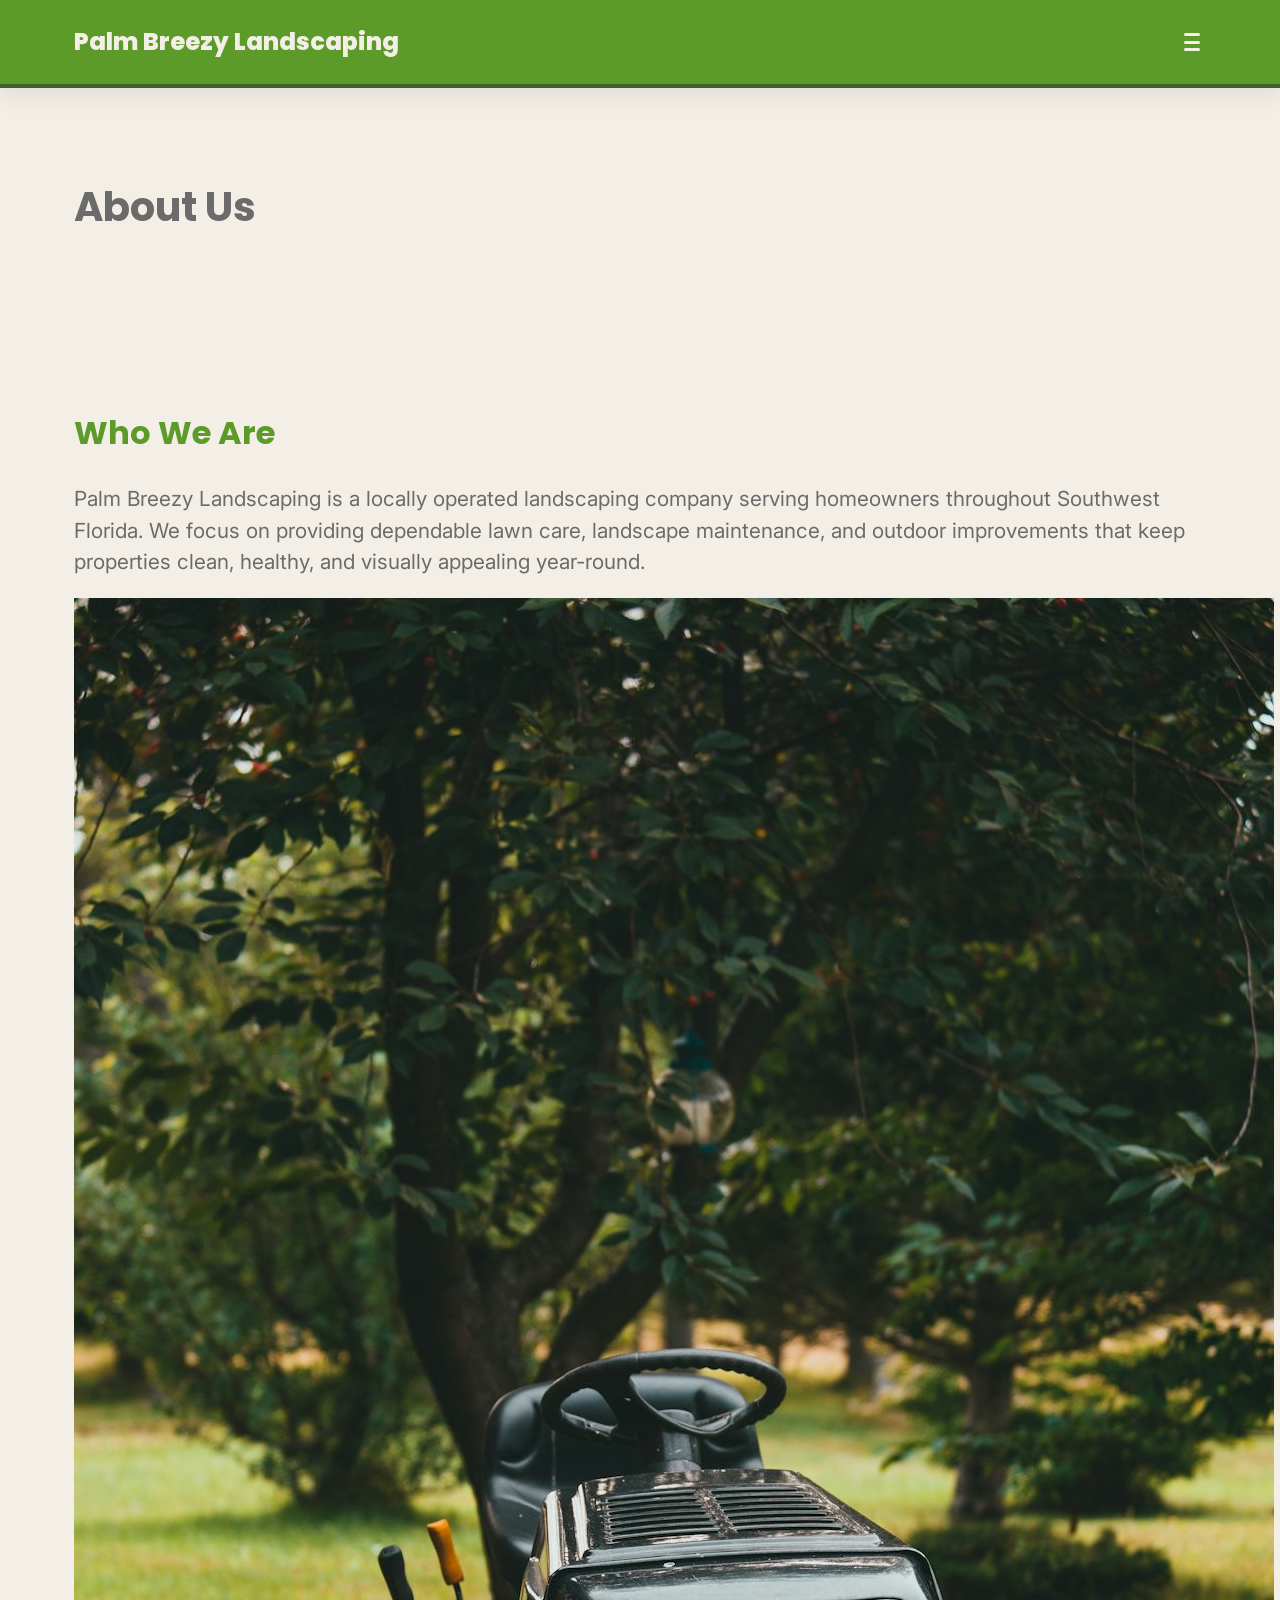
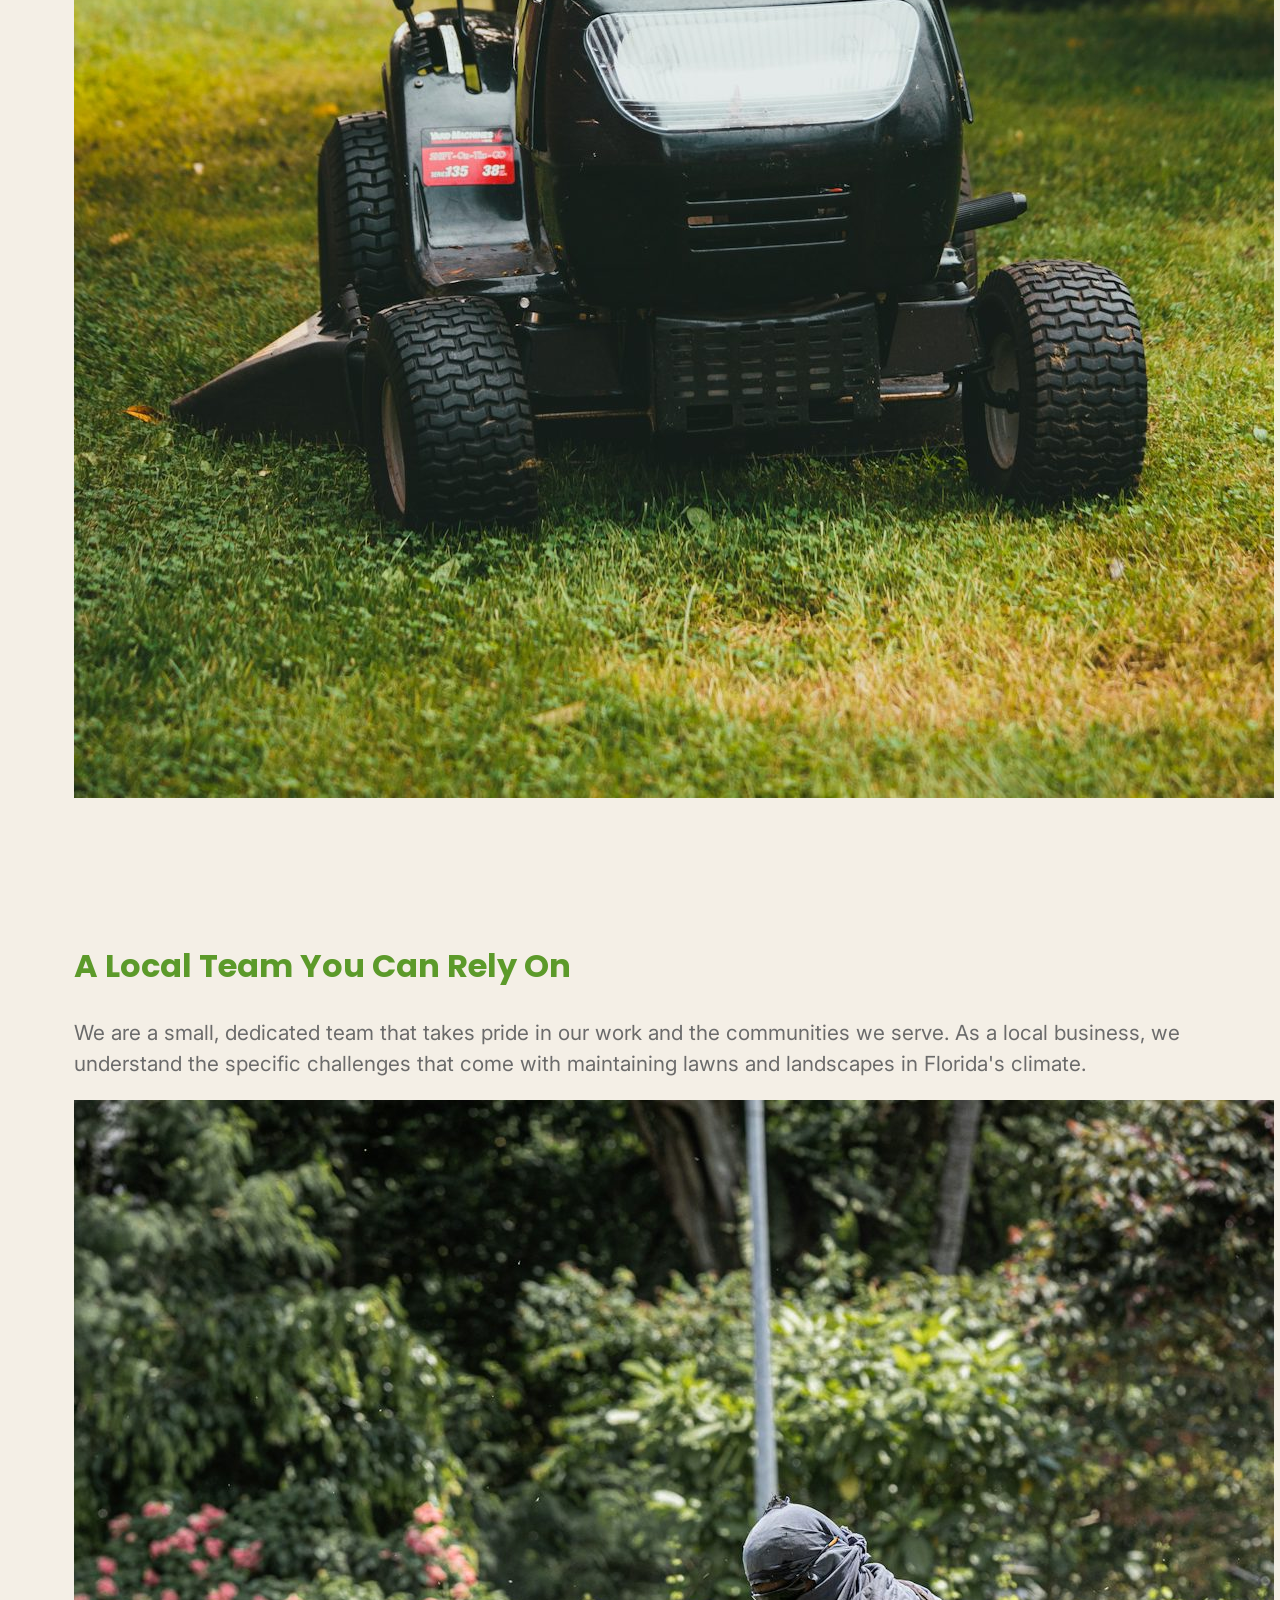
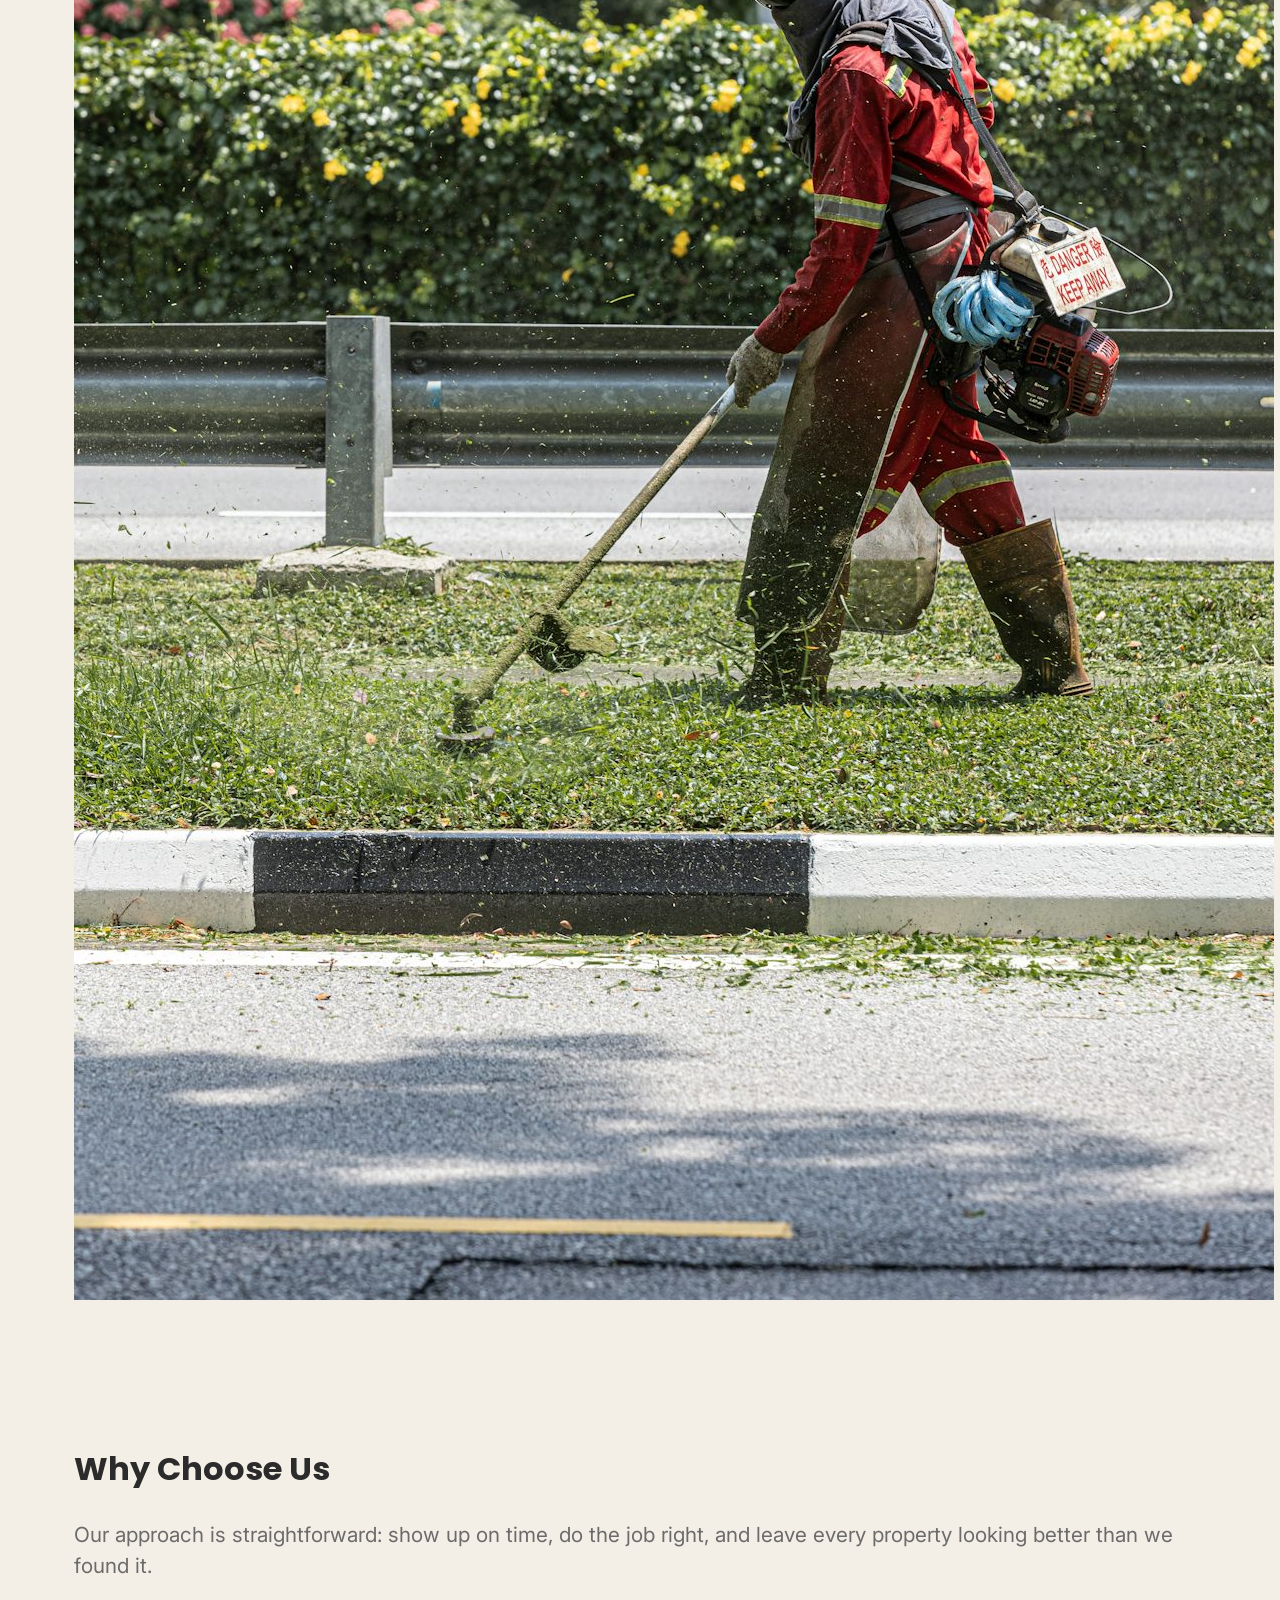
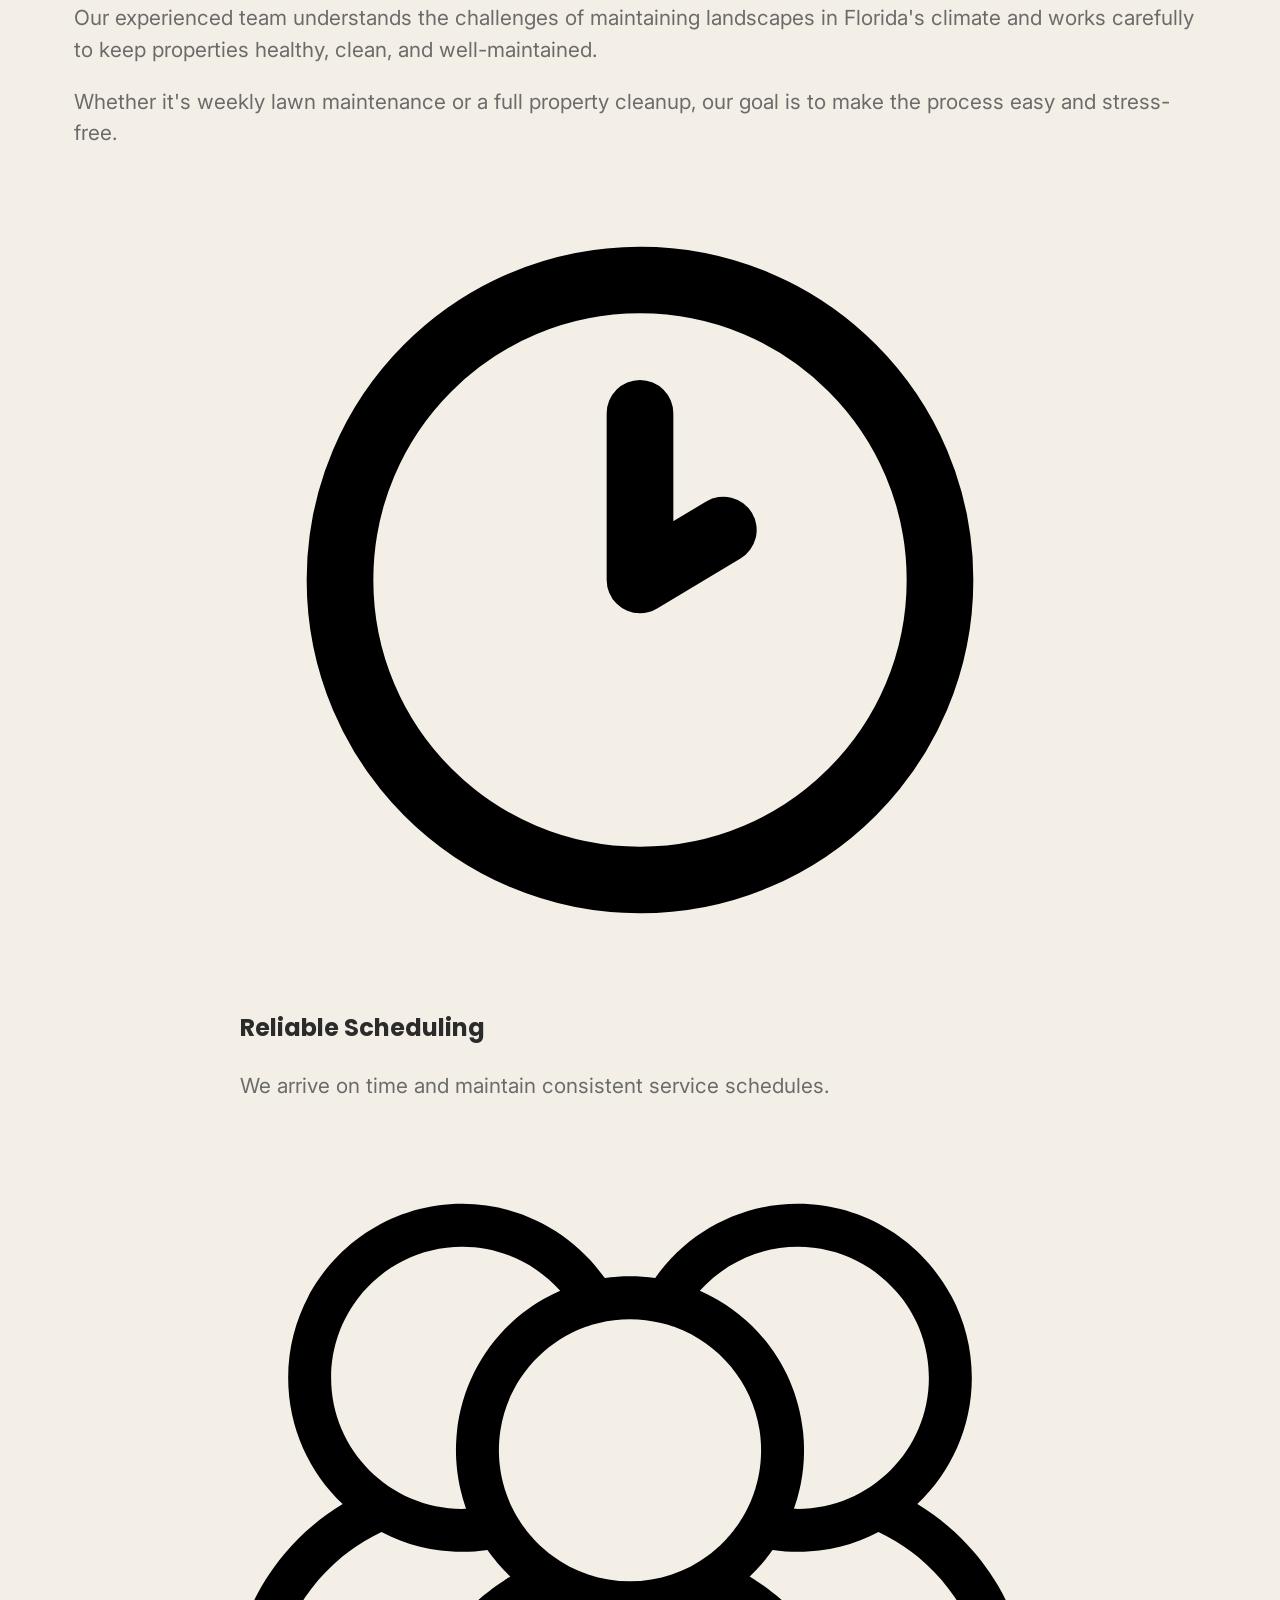
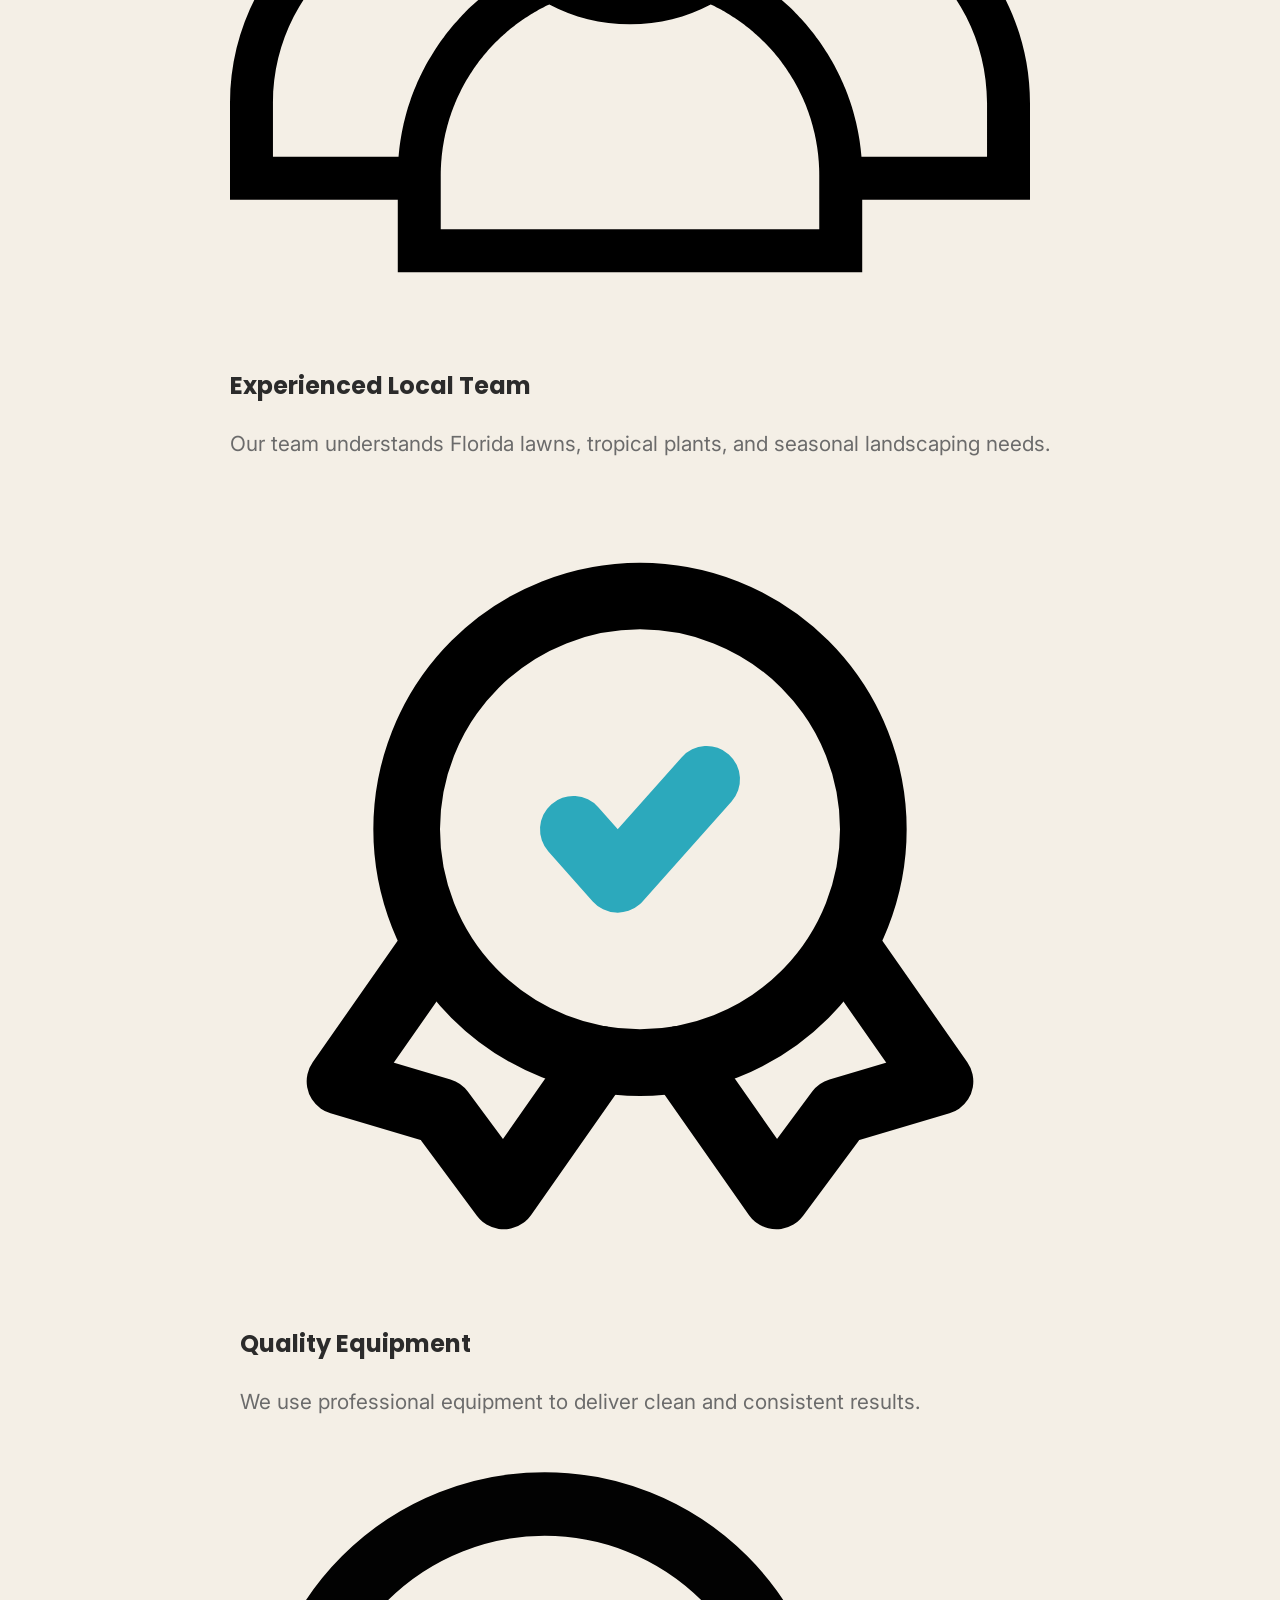
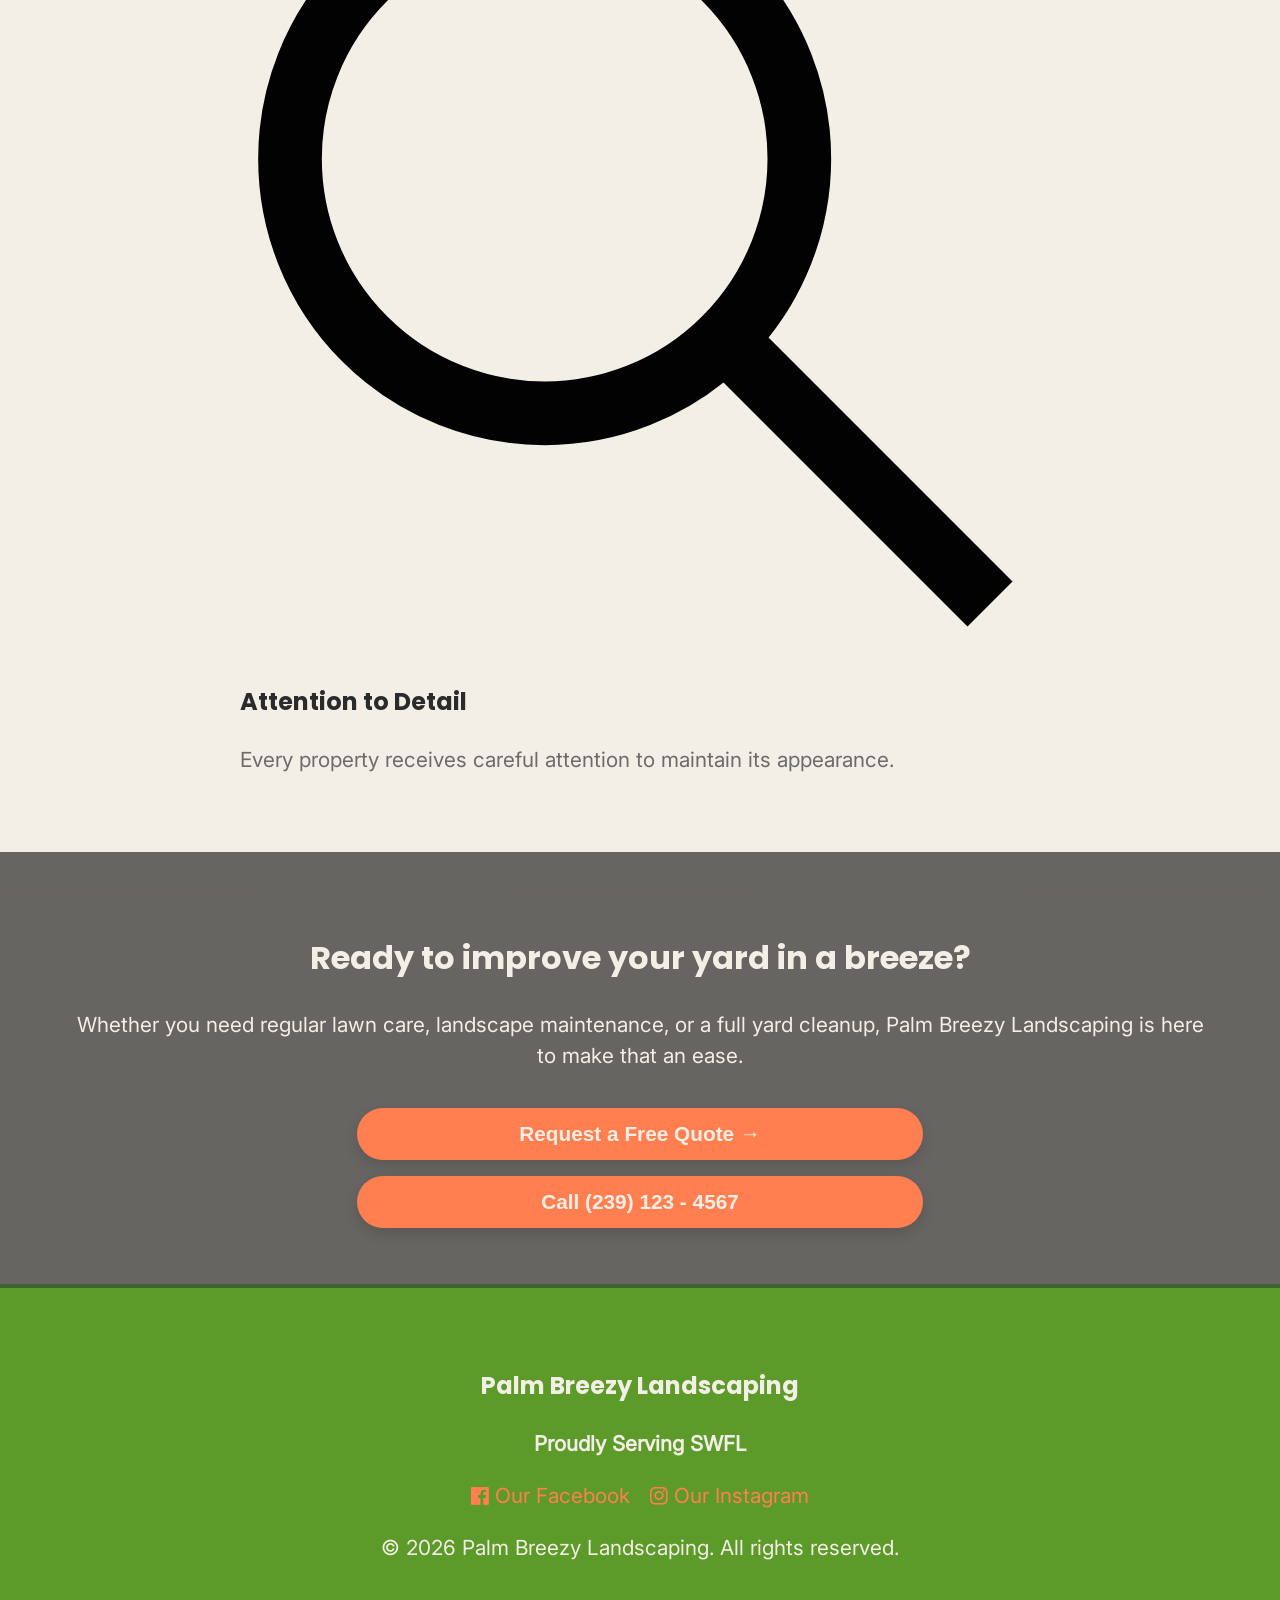
==== src/pages/about.html @ b369695c "Create about.html" ====
<!doctype html>
<html lang="en">
  <head>
    <meta charset="UTF-8" />
    <meta name="viewport" content="width=device-width, initial-scale=1.0" />
    <title>Palm Breezy Landscaping | About Us</title>
    <link
      rel="stylesheet"
      href="https://cdnjs.cloudflare.com/ajax/libs/font-awesome/4.7.0/css/font-awesome.min.css"
    />
    <link rel="stylesheet" href="../assets/css/about.css" />
    <link rel="stylesheet" href="../assets/css/style.css?v=2" />
  </head>

  <body>
    <header class="header">
      <div class="container nav__container">
        <div class="logo">
          <a href="../index.html">Palm Breezy Landscaping</a>
        </div>

        <button
          class="nav__toggle"
          aria-expanded="false"
          aria-label="Toggle menu"
        >
          <span class="bar"></span>
          <span class="bar"></span>
          <span class="bar"></span>
        </button>

        <nav class="nav nav__panel" aria-label="Primary">
          <ul>
            <div class="nav__dropdown-item">
              <li class="nav__dropdown-title">
                <button
                  id="services-trigger"
                  aria-haspopup="menu"
                  aria-expanded="false"
                  aria-controls="services-menu"
                  class="nav__dropdown-btn"
                >
                  Services <i class="fa fa-caret-down"></i>
                </button>
              </li>
              <div id="services-menu" role="menu" hidden>
                <ul>
                  <li>
                    <a href="services/lawn-maintenance.html"
                      >Routine Lawn Maintenance</a
                    >
                  </li>
                  <li>
                    <a href="services/landscape-maintenance.html"
                      >Landscape Maintenance</a
                    >
                  </li>
                  <li>
                    <a href="services/palm-tree-services.html"
                      >Palm Tree Services</a
                    >
                  </li>
                  <li>
                    <a href="services/property-cleanup.html"
                      >Property Cleanup</a
                    >
                  </li>
                  <li>
                    <a href="services/installation-services.html"
                      >Installation Services</a
                    >
                  </li>
                </ul>
              </div>
            </div>
            <li><a href="gallery.html">Gallery</a></li>
            <li><a href="about.html">About</a></li>
            <li><a href="contact.html">Contact</a></li>
          </ul>

          <div class="nav__cta-container">
            <a href="request-quote.html"
              ><button class="nav__cta">Request a Quote →</button></a
            >
            <a href="tel:+12391234567"
              ><button class="nav__cta">Call (239) 123 - 4567</button></a
            >
          </div>
        </nav>
      </div>
    </header>

    <main>
      <section id="about-hero">
        <div class="service-hero__container container">
          <h1>About Us</h1>
        </div>
      </section>

      <section id="about">
        <div class="container">
          <div class="about__who-we-are">
            <div class="about__content">
              <h2>Who We Are</h2>
              <p>
                Palm Breezy Landscaping is a locally operated landscaping
                company serving homeowners throughout Southwest Florida. We
                focus on providing dependable lawn care, landscape maintenance,
                and outdoor improvements that keep properties clean, healthy,
                and visually appealing year-round.
              </p>
            </div>
            <div class="about__img">
              <img
                src="../assets/images/site/who-we-are.jpg"
                alt="About image description."
              />
            </div>
          </div>
        </div>
      </section>

      <section id="about">
        <div class="container">
          <div class="about__local-team">
            <div class="about__content">
              <h2>A Local Team You Can Rely On</h2>
              <p>
                We are a small, dedicated team that takes pride in our work and
                the communities we serve. As a local business, we understand the
                specific challenges that come with maintaining lawns and
                landscapes in Florida's climate.
              </p>
            </div>
            <div class="about__img">
              <img
                src="../assets/images/site/local-team.jpg"
                alt="About image description."
              />
            </div>
          </div>
        </div>
      </section>

      <section id="why-us">
        <div class="container">
          <div class="about__why-us">
            <h2>Why Choose Us</h2>
            <p>
              Our approach is straightforward: show up on time, do the job
              right, and leave every property looking better than we found it.
            </p>
            <p>
              Our experienced team understands the challenges of maintaining
              landscapes in Florida's climate and works carefully to keep
              properties healthy, clean, and well-maintained.
            </p>
            <p>
              Whether it's weekly lawn maintenance or a full property cleanup,
              our goal is to make the process easy and stress-free.
            </p>
            <div class="trust__grid">
              <div class="trust__item-about">
                <div class="trust__item-about-img">
                  <img
                    src="../assets/icons/clock.svg"
                    alt="Analog clock icon"
                  />
                </div>
                <div class="trust__item-about-title">
                  <h3>Reliable Scheduling</h3>
                </div>
                <div class="trust__item-about-content">
                  <p>
                    We arrive on time and maintain consistent service schedules.
                  </p>
                </div>
              </div>

              <div class="trust__item-about">
                <div class="trust__item-about-img">
                  <img src="../assets/icons/team.svg" alt="Local team icon" />
                </div>
                <div class="trust__item-about-title">
                  <h3>Experienced Local Team</h3>
                </div>
                <div class="trust__item-about-content">
                  <p>
                    Our team understands Florida lawns, tropical plants, and
                    seasonal landscaping needs.
                  </p>
                </div>
              </div>

              <div class="trust__item-about">
                <div class="trust__item-about-img">
                  <img
                    src="../assets/icons/quality.svg"
                    alt="Quality equipment icon"
                  />
                </div>
                <div class="trust__item-about-title">
                  <h3>Quality Equipment</h3>
                </div>
                <div class="trust__item-about-content">
                  <p>
                    We use professional equipment to deliver clean and
                    consistent results.
                  </p>
                </div>
              </div>

              <div class="trust__item-about">
                <div class="trust__item-about-img">
                  <img
                    src="../assets/icons/magnifying-glass.svg"
                    alt="Detail magnifying glass icon"
                  />
                </div>
                <div class="trust__item-about-title">
                  <h3>Attention to Detail</h3>
                </div>
                <div class="trust__item-about-content">
                  <p>
                    Every property receives careful attention to maintain its
                    appearance.
                  </p>
                </div>
              </div>
            </div>
          </div>
        </div>
      </section>

      <section id="cta">
        <div class="container">
          <h2>Ready to improve your yard in a <span>breeze</span>?</h2>
          <p>
            Whether you need regular lawn care, landscape maintenance, or a full
            yard cleanup, Palm Breezy Landscaping is here to make that an ease.
          </p>

          <a href="pages/request-quote.html"
            ><button>Request a Free Quote →</button></a
          >
          <a href="tel:+12301234567"><button>Call (239) 123 - 4567</button></a>
        </div>
      </section>
    </main>

    <footer>
      <div class="container">
        <p class="footer__header">Palm Breezy Landscaping</p>
        <p class="footer__subtitle">Proudly Serving SWFL</p>

        <nav>
          <a href="#"><i class="fa fa-facebook-official"></i> Our Facebook</a>
          <a href="#"><i class="fa fa-instagram"></i> Our Instagram</a>
        </nav>

        <p>&copy; 2026 Palm Breezy Landscaping. All rights reserved.</p>
      </div>
    </footer>
    <script src="../assets/js/script.js?v=2"></script>
  </body>
</html>
---- src/assets/css/style.css ----
/* ================================
   RESET
   ================================= */

*,
*::before,
*::after {
  box-sizing: border-box;
}

body {
  margin: 0;
}

/* ================================
   DESIGN TOKENS
   ================================= */

:root {
  --color-primary: #5c9a2a;
  --color-secondary: #3f6330;
  --color-accent: #ff7f50;
  --color-surface-dark: #477c30;
  --color-surface-light: #ffffff;
  --color-primary-text: #2b2b2b;
  --color-secondary-text: #6b6b6b;
  --color-neutral: #f4efe6;
  --space-sm: 0.5rem;
  --space-md: 1rem;
  --space-lg: 2rem;
  --space-xl: 3rem;
  --space-xl2: 4rem;
}

/* ================================
   FONTS  
   ================================= */

@font-face {
  font-family: "Poppins-Bold";
  src: url("../fonts/Poppins/Poppins-Bold.ttf");
  font-weight: 600;
  font-style: normal;
  font-display: swap;
}

@font-face {
  font-family: "Poppins-ExtraBold";
  src: url("../fonts/Poppins/Poppins-ExtraBold.ttf");
  font-weight: 800;
  font-style: normal;
  font-display: swap;
}

@font-face {
  font-family: "Inter";
  src: url("../fonts/Inter/Inter-VariableFont_opsz\,wght.ttf");
  font-weight: 400;
  font-style: normal;
  font-display: swap;
}

/* ================================
   BASE TYPOGRAPHY & STYLING
   ================================= */

html {
  scroll-behavior: smooth;
}

body {
  background-color: var(--color-neutral);
  color: var(--color-secondary-text);
  font-family: "Inter", sans-serif;
  font-size: 16px;
  line-height: 1.5;
}

.container {
  max-width: 600px;
  margin: 0 auto;
  padding: 1.5rem;
}

section {
  padding: 2rem 0;
}

h1 {
  font-size: 2.5rem;
  font-weight: 800;
  font-family: "Poppins-Bold", sans-serif;
}

h2 {
  color: var(--color-primary-text);
  font-size: 2rem;
  font-weight: 700;
  font-family: "Poppins-Bold", sans-serif;
}

h3 {
  color: var(--color-primary-text);
  font-size: 1.5rem;
  font-weight: 600;
  font-family: "Poppins-Bold", sans-serif;
}

p {
  font-size: 1.3rem;
  font-weight: 300;
}

/* Desktops and larger screens */
@media (min-width: 801px) {
  .container {
    max-width: 1180px;
  }
}

/* ================================
   HEADER
   ================================= */

.header {
  background: var(--color-primary);
  position: sticky;
  top: 0;
  z-index: 1000;
  border-bottom: 4px solid var(--color-secondary);
  box-shadow: 0 8px 20px rgba(0, 0, 0, 0.08);
}

/* ================================
   NAVIGATION
   ================================= */

.nav {
  display: none;
  pointer-events: none;
}

.nav ul {
  list-style: none;
  padding: 0;
  margin: 0;
  text-align: center;
}

.nav li {
  margin-bottom: var(--space-md);
  font-size: 1.3rem;
}

.nav a {
  text-decoration: none;
  color: var(--color-neutral);
}

.nav__container {
  display: flex;
  justify-content: space-between;
  align-items: center;
}

.nav__toggle {
  display: flex;
  flex-direction: column;
  justify-content: space-between;
  width: 28px;
  height: 20px;
  background: none;
  border: none;
  cursor: pointer;
}

.nav__toggle .bar {
  width: 100%;
  height: 3px;
  background: var(--color-neutral);
  border-radius: 2px;
  transition: all 0.3s ease;
}

.logo a {
  color: var(--color-neutral);
  text-decoration: none;
  font-family: "Poppins-ExtraBold", sans-serif;
  font-weight: 800;
  font-size: 1.5rem;
}

#services-trigger {
  position: relative;
  z-index: 9999;
}

#services-menu {
  position: absolute;
  top: 100%;
  left: 0;
  min-width: 280px;
  padding: 8px;
  border: 3px solid var(--color-secondary);
  border-radius: 15px;
  background: var(--color-surface-dark);
  backdrop-filter: blur(10px);
  box-shadow: 0 10px 30px rgba(0, 0, 0, 0.3);
  display: none;
  flex-direction: column;
  gap: 6px;
  left: 50%;
  transform: translateX(-50%);
  z-index: 2000;
}

#services-menu.dropdown-active {
  display: flex;
}

.nav__dropdown-item {
  position: relative;
  transition: all 0.3s ease;
}

.nav__dropdown-btn {
  color: var(--color-neutral);
  border: none;
  outline: none;
  padding: 14px 16px;
  background-color: inherit;
  font-family: inherit;
  font-size: 1.3rem;
  margin: 0;
}

.nav__dropdown-btn:hover {
  cursor: pointer;
}

.nav__cta-container {
  text-align: center;
  padding-bottom: 1.8rem;
}

.nav__cta {
  margin: 0.65rem;
  padding: 14px 28px;
  width: 60%;
  border: none;
  border-radius: 999px;
  background: var(--color-accent);
  box-shadow: 0 6px 14px rgba(0, 0, 0, 0.12);
  color: var(--color-neutral);
  font-size: 1.3rem;
  font-weight: 600;
  transition: all 0.25s ease;
}

.nav__cta:hover {
  transform: translateY(-2px);
  box-shadow: 0 10px 20px rgba(0, 0, 0, 0.15);
  cursor: pointer;
}

/* Desktops and larger screens */
@media (min-width: 801px) {
}

/* ================================
   HAMBURGER ANIMATION
   ================================= */

.nav__toggle.active .bar:nth-child(1) {
  transform: rotate(45deg) translate(5px, 5px);
}

.nav__toggle.active .bar:nth-child(2) {
  opacity: 0;
}

.nav__toggle.active .bar:nth-child(3) {
  transform: rotate(-45deg) translate(6px, -6px);
}

/* ================================
   MOBILE MENU PANEL
   ================================= */

.nav {
  display: block;
  position: absolute;
  top: 100%;
  left: 0;
  width: 100%;
  background: var(--color-primary);
  border-bottom: 4px solid var(--color-secondary);
  box-shadow: 0 8px 20px rgba(0, 0, 0, 0.08);
  transform: translateY(-10px);
  opacity: 0;
  transition: all 0.25s ease;
}

.nav__panel ul {
  max-width: 640px;
  margin: 0 auto;
}

.nav ul {
  padding: var(--space-lg);
}

.nav a {
  display: block;
  padding: var(--space-sm) 0;
}

.nav.active {
  transform: translateY(0);
  opacity: 1;
  pointer-events: auto;
}

/* ================================
   HERO SECTION
   ================================= */

#hero {
  text-align: center;
  height: 90vh;

  background:
    linear-gradient(rgba(0, 0, 0, 0.4), rgba(0, 0, 0, 0.4)),
    url("../images/site/hero-bg.jpg");
  background-color: rgba(0, 0, 0, 0.3);
  background-position: center;
  background-repeat: no-repeat;
  background-size: cover;
}

.hero__container {
  margin-top: 4rem;
}

#hero h1 {
  color: var(--color-neutral);
}

#hero p {
  color: var(--color-neutral);
  margin-top: 2rem;
}

.hero__buttons {
  margin-top: 2rem;
}

.hero__buttons button {
  margin: 0.65rem;
  padding: 14px 28px;
  width: 60%;
  border: none;
  border-radius: 999px;
  background: var(--color-accent);
  box-shadow: 0 6px 14px rgba(0, 0, 0, 0.12);
  color: var(--color-neutral);
  font-size: 1.3rem;
  font-weight: 600;
  transition: all 0.25s ease;
}

.hero__buttons .view__services {
  border: 2px solid var(--color-accent);
  background: none;
}

.hero__buttons button:hover {
  transform: translateY(-2px);
  box-shadow: 0 10px 20px rgba(0, 0, 0, 0.15);
  cursor: pointer;
}

.hero__buttons .view__services:hover {
  background: var(--color-accent);
}

/* Desktops and larger screens */
@media (min-width: 801px) {
  .hero__container {
    max-width: 700px;
  }
}

/* ================================
   SERVICES SECTION
   ================================= */

#services {
  background: var(--color-primary);
}

#services h2 {
  color: var(--color-neutral);
}

.services__grid {
  display: flex;
  flex-wrap: wrap;
  flex-direction: column;
  justify-content: center;
  gap: 1rem;
  margin-top: 2rem;
}

.service__card {
  background: var(--color-surface-dark);
  border: 2px solid var(--color-secondary);
  border-radius: 15px;
  padding: 1.5rem;
  text-align: center;
  transition: all 0.25s ease;

  display: flex;
  flex-direction: column;
  justify-content: space-between;
  flex: 0 0 calc(33% - 20px);
  gap: 1.5rem;
}

.service__card:hover {
  transform: translateY(-2px);
  box-shadow: 0 10px 20px rgba(0, 0, 0, 0.15);
}

#services img {
  width: 100%;
  height: 210.25px;
  object-fit: cover;
  clip-path: circle();
}

#services h3 {
  color: var(--color-neutral);
}

#services p {
  color: var(--color-neutral);
}

.service__card-btn {
  margin-top: auto;
}

.service__card button {
  padding: 14px 28px;
  border: 2px solid var(--color-secondary);
  border-radius: 999px;
  width: 100%;
  background: var(--color-secondary);
  color: var(--color-neutral);
  font-size: 1.3rem;
  font-weight: 400;
  transition: all 0.25s ease;
}

.service__card button:hover {
  transform: translateY(-2px);
  box-shadow: 0 10px 20px rgba(0, 0, 0, 0.15);
  cursor: pointer;
}

#lawn-maintenance h2 {
  color: var(--color-primary);
}

#landscape-maintenance h2 {
  color: var(--color-primary);
}

#palm-tree-services h2 {
  color: var(--color-primary);
}

#property-cleanup h2 {
  color: var(--color-primary);
}

#installation-services h2 {
  color: var(--color-primary);
}

/* Desktops and larger screens */
@media (min-width: 801px) {
  .services__grid {
    flex-direction: row;
  }
}

/* ================================
   WHY US SECTION
   ================================= */

#why h2,
#why h3 {
  color: var(--color-primary);
}

.trust__grid {
  display: flex;
  flex-wrap: wrap;
  flex-direction: column;
  justify-content: center;
  gap: 1rem;
  margin-top: 2rem;
}

.trust__item {
  padding: 1rem;
  background: var(--color-surface-light);
  border: 2px solid var(--color-secondary);
  border-radius: 15px;
  height: auto;
  text-align: center;
  transition: all 0.25s ease;

  display: flex;
  flex-direction: column;
  justify-content: space-between;
  flex: 0 0 calc(33% - 20px);
  gap: 1rem;
}

.trust__item:hover {
  transform: translateY(-2px);
  box-shadow: 0 10px 20px rgba(0, 0, 0, 0.15);
}

.trust__item-img {
  padding-top: 1.3rem;
}

.trust__item img {
  width: 13%;
  height: auto;
}

.trust__item h3 {
  color: var(--color-primary);
}

.trust__item-content {
  padding-top: 1rem;
}

#why a {
  width: 60%;
  text-align: center;
}

#why button {
  margin-top: 1rem;
  padding: 14px 28px;
  border: 2px solid var(--color-secondary);
  border-radius: 999px;
  width: 100%;
  background: none;
  color: var(--color-primary-text);
  font-size: 1.3rem;
  font-weight: 400;
  transition: all 0.25s ease;
}

#why button:hover {
  transform: translateY(-2px);
  box-shadow: 0 10px 20px rgba(0, 0, 0, 0.15);
  background: var(--color-secondary);
  color: var(--color-neutral);
  cursor: pointer;
}

#about h2 {
  color: var(--color-primary);
}

/* Desktops and larger screens */
@media (min-width: 801px) {
  .trust__grid {
    flex-direction: row;
  }

  .trust__item {
    max-width: 350px;
    height: auto;
  }

  .why__btn {
    display: flex;
    justify-content: center;
    padding-top: 1rem;
  }

  #why button {
    width: 50%;
  }
}

/* ================================
   GALLERY SECTION
   ================================= */

#featured-work {
  background: var(--color-primary);
  color: var(--color-neutral);
}

#gallery h2 {
  color: var(--color-primary);
}

#featured-work h2 {
  color: var(--color-neutral);
}

.gallery__grid {
  display: grid;
  grid-template: 1fr;
  gap: 1rem;
}

.gallery__item {
  border: 2px solid var(--color-secondary);
  border-radius: 15px;
  height: 290px;
  transition: all 0.25s ease;
}

.gallery__item:hover {
  transform: translateY(-2px);
  box-shadow: 0 10px 20px rgba(0, 0, 0, 0.15);
}

.gallery__item img {
  width: 100%;
  height: 100%;
  display: block;
  border-radius: 15px;
  object-fit: cover;
  transition: all 0.25s ease;
}

.gallery__item img:hover {
  transform: translateY(-2px);
  box-shadow: 0 10px 20px rgba(0, 0, 0, 0.15);
}

.gallery__item-caption {
  position: absolute;
  bottom: 0;
  left: 0;
  width: 100%;
  padding: 0.5rem 1rem;
  border-radius: 15px;
  background: rgba(0, 0, 0, 0.5);
  color: var(--color-neutral);
  font-size: 1.3rem;
  text-align: center;
  opacity: 0;
  transform: translateY(100%);
  transition:
    opacity 0.3s ease,
    transform 0.3s ease;
}

.gallery__item:hover .gallery__item-caption {
  opacity: 1;
  transform: translateY(0);
}

#featured-work a {
  width: 60%;
  text-align: center;
}

#featured-work button {
  margin-top: 1rem;
  padding: 14px 28px;
  border: 2px solid var(--color-secondary);
  border-radius: 999px;
  width: 100%;
  background: none;
  color: var(--color-neutral);
  font-size: 1.3rem;
  font-weight: 400;
  transition: all 0.25s ease;
}

#featured-work button:hover {
  transform: translateY(-2px);
  box-shadow: 0 10px 20px rgba(0, 0, 0, 0.15);
  background: var(--color-secondary);
  cursor: pointer;
}

/* Desktops and larger screens */
@media (min-width: 801px) {
  .gallery__grid {
    grid-template-columns: repeat(3, 1fr);
  }

  .gallery__btn {
    display: flex;
    justify-content: center;
    padding-top: 1rem;
  }

  #featured-work button {
    width: 50%;
  }
}

/* ================================
   SERVICE AREA SECTION
   ================================= */

#service-area h2 {
  color: var(--color-primary);
}

#service-area ul {
  font-size: 1.3rem;
}

/* ================================
   CTA SECTION
   ================================= */

#cta {
  background:
    linear-gradient(rgba(0, 0, 0, 0.4), rgba(0, 0, 0, 0.4)),
    url("../images/site/cta-section-bg.jpg");
  background-color: rgba(0, 0, 0, 0.3);
  background-position: center;
  background-repeat: no-repeat;
  background-size: cover;
  text-align: center;
}

#cta h2 {
  color: var(--color-neutral);
  font-weight: 800;
}

#cta p {
  color: var(--color-neutral);
}

#cta button {
  margin-top: 1rem;
  padding: 14px 28px;
  width: 70%;
  border: none;
  border-radius: 999px;
  background: var(--color-accent);
  box-shadow: 0 6px 14px rgba(0, 0, 0, 0.12);
  color: var(--color-neutral);
  font-size: 1.3rem;
  font-weight: 600;
  transition: all 0.25s ease;
}

#cta button:hover {
  transform: translateY(-2px);
  box-shadow: 0 10px 20px rgba(0, 0, 0, 0.15);
  cursor: pointer;
}

/* Desktops and larger screens */
@media (min-width: 801px) {
  #cta button {
    width: 50%;
  }
}

/* ================================
   CONTACT SECTION
   ================================= */

#contact h2 {
  color: var(--color-primary);
}

#contact a {
  text-decoration: none;
  color: var(--color-accent);
  font-weight: 600;
}

.contact__form input,
.contact__form select,
.contact__form textarea {
  width: 100%;
  margin: 1rem 0;
  padding: 0.8rem;
  border: 2px solid var(--color-secondary);
  border-radius: 15px;
  font-size: 1.3rem;
}

.contact__form label {
  margin-top: 1rem;
  color: var(--color-primary-text);
  font-size: 1.3rem;
  font-weight: 600;
}

.contact__form button {
  margin-top: 1rem;
  padding: 14px 28px;
  border: 2px solid var(--color-secondary);
  border-radius: 999px;
  width: 100%;
  background: none;
  color: var(--color-primary);
  font-size: 1.3rem;
  font-weight: 400;
  transition: all 0.25s ease;
}

.contact__form button:hover {
  transform: translateY(-2px);
  box-shadow: 0 10px 20px rgba(0, 0, 0, 0.15);
  background: var(--color-secondary);
  color: var(--color-neutral);
  cursor: pointer;
}

/* Desktops and larger screens */
@media (min-width: 801px) {
  .contact__btn {
    display: flex;
    justify-content: center;
  }

  .contact__form button {
    width: 50%;
  }
}

/* ================================
   FOOTER
   ================================= */

footer {
  background-color: var(--color-primary);
  border-top: 4px solid var(--color-secondary);
  text-align: center;
  padding: 2rem 1rem;
}

footer nav {
  margin: 1rem 0;
}

footer p {
  color: var(--color-neutral);
}

footer nav a {
  display: inline-block;
  margin: 0 0.5rem;
  text-decoration: none;
  color: var(--color-accent);
  font-size: 1.3rem;
}

.footer__header {
  font-family: "Poppins-Bold";
  font-size: 1.5rem;
}

.footer__subtitle {
  font-weight: 600;
}
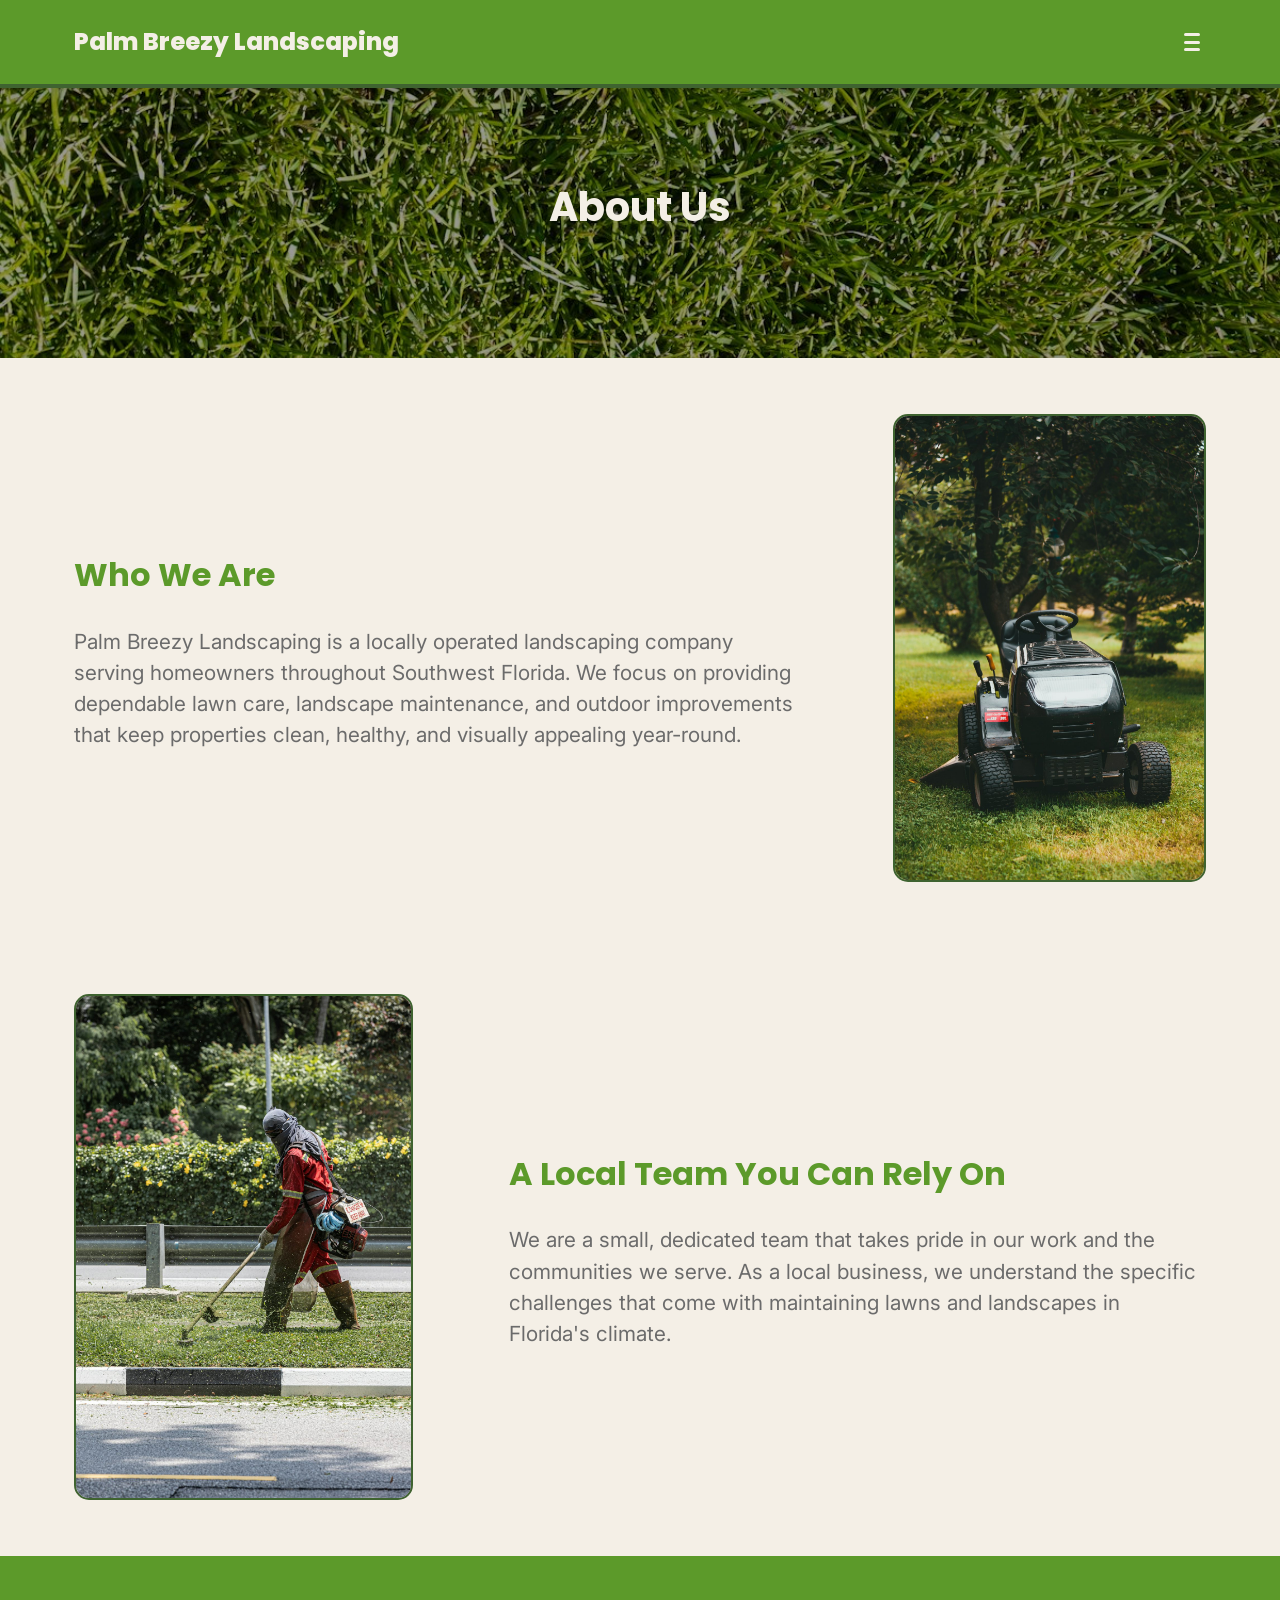
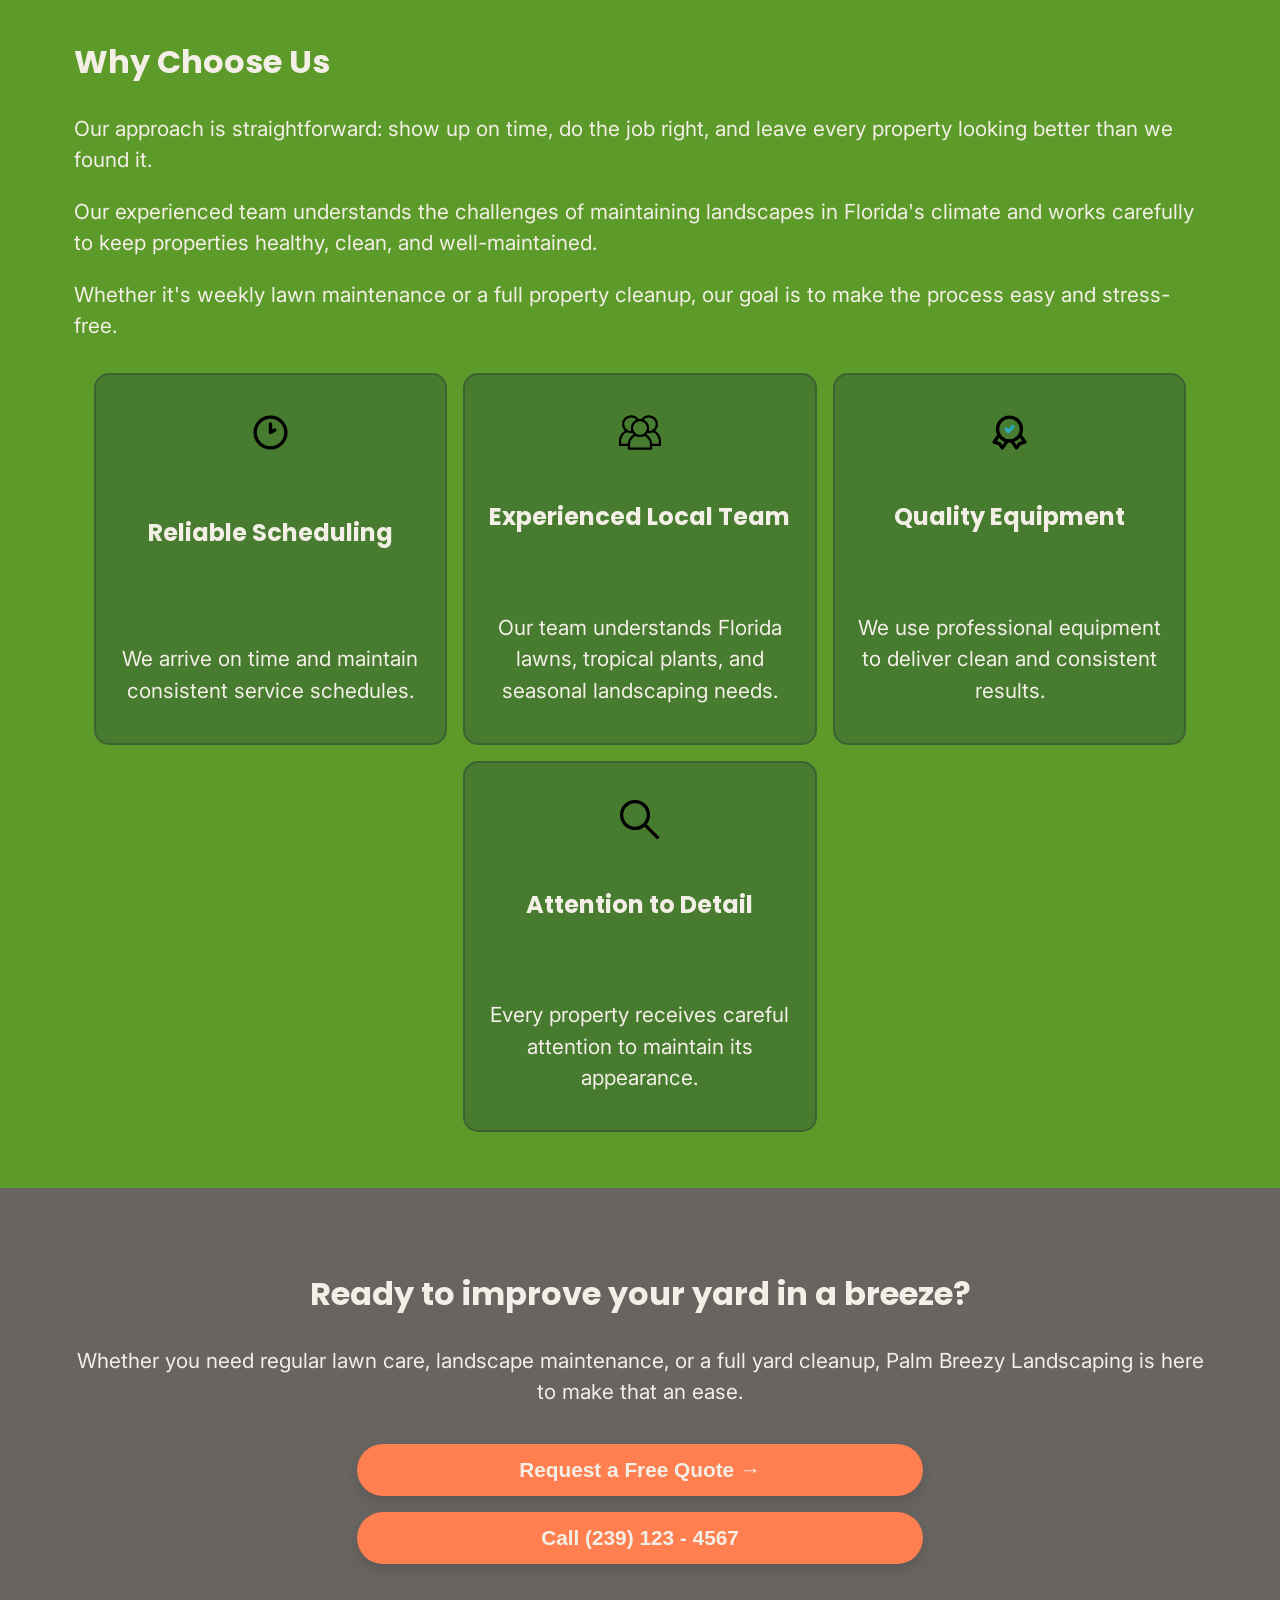
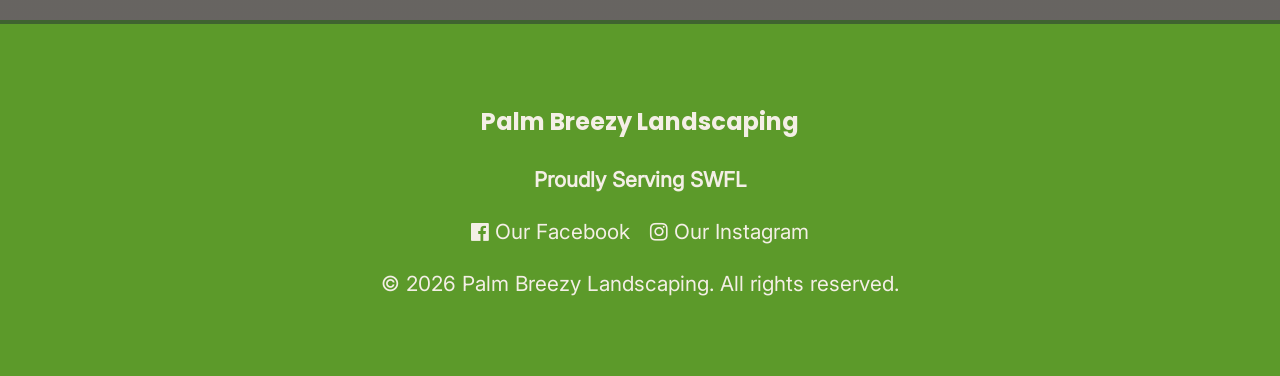
==== commit a18c86a4: "Update about.html" ====
--- a/src/pages/about.html
+++ b/src/pages/about.html
@@ -31,48 +31,44 @@
 
         <nav class="nav nav__panel" aria-label="Primary">
           <ul>
-            <div class="nav__dropdown-item">
-              <li class="nav__dropdown-title">
-                <button
-                  id="services-trigger"
-                  aria-haspopup="menu"
-                  aria-expanded="false"
-                  aria-controls="services-menu"
-                  class="nav__dropdown-btn"
-                >
-                  Services <i class="fa fa-caret-down"></i>
+            <li>
+              <div class="nav__services">
+                <button class="nav__services-toggle" aria-expanded="false">
+                  <span>Services</span>
+                  <i class="fa fa-caret-down nav__services-arrow"></i>
                 </button>
-              </li>
-              <div id="services-menu" role="menu" hidden>
-                <ul>
-                  <li>
-                    <a href="services/lawn-maintenance.html"
-                      >Routine Lawn Maintenance</a
-                    >
-                  </li>
-                  <li>
-                    <a href="services/landscape-maintenance.html"
-                      >Landscape Maintenance</a
-                    >
-                  </li>
-                  <li>
-                    <a href="services/palm-tree-services.html"
-                      >Palm Tree Services</a
-                    >
-                  </li>
-                  <li>
-                    <a href="services/property-cleanup.html"
-                      >Property Cleanup</a
-                    >
-                  </li>
-                  <li>
-                    <a href="services/installation-services.html"
-                      >Installation Services</a
-                    >
-                  </li>
-                </ul>
-              </div>
-            </div>
+
+                <div class="services__panel">
+                  <ul>
+                    <li>
+                      <a href="services/lawn-maintenance.html">
+                        Routine Lawn Maintenance
+                      </a>
+                    </li>
+                    <li>
+                      <a href="services/landscape-maintenance.html">
+                        Landscape Maintenance
+                      </a>
+                    </li>
+                    <li>
+                      <a href="services/palm-tree-services.html">
+                        Palm Tree Services
+                      </a>
+                    </li>
+                    <li>
+                      <a href="services/property-cleanup.html">
+                        Property Cleanup
+                      </a>
+                    </li>
+                    <li>
+                      <a href="services/installation-services.html">
+                        Installation Services
+                      </a>
+                    </li>
+                  </ul>
+                </div>
+              </div>
+            </li>
             <li><a href="gallery.html">Gallery</a></li>
             <li><a href="about.html">About</a></li>
             <li><a href="contact.html">Contact</a></li>
--- a/src/assets/css/about.css
+++ b/src/assets/css/about.css
@@ -0,0 +1,148 @@
+/* ================================
+   DESIGN TOKENS
+   ================================= */
+
+:root {
+  --color-primary: #5c9a2a;
+  --color-secondary: #3f6330;
+  --color-accent: #ff7f50;
+  --color-surface-dark: #477c30;
+  --color-surface-light: #ffffff;
+  --color-primary-text: #2b2b2b;
+  --color-secondary-text: #6b6b6b;
+  --color-neutral: #f4efe6;
+  --space-sm: 0.5rem;
+  --space-md: 1rem;
+  --space-lg: 2rem;
+  --space-xl: 3rem;
+  --space-xl2: 4rem;
+}
+
+/* ================================
+   ABOUT HERO SECTION
+   ================================= */
+
+#about-hero {
+  text-align: center;
+  min-height: 30vh;
+  background:
+    linear-gradient(rgba(0, 0, 0, 0.4), rgba(0, 0, 0, 0.4)),
+    url("../images/site/grass-bg.jpg");
+  background-color: rgba(0, 0, 0, 0.3);
+  background-position: center;
+  background-repeat: no-repeat;
+  background-size: cover;
+}
+
+#about-hero h1 {
+  color: var(--color-neutral);
+}
+
+.about__who-we-are {
+  display: flex;
+  flex-direction: column;
+  gap: 1rem;
+}
+
+.about__who-we-are img {
+  width: 100%;
+  height: auto;
+  display: block;
+  border: 2px solid var(--color-secondary);
+  border-radius: 15px;
+}
+
+.about__local-team {
+  display: flex;
+  flex-direction: column;
+  gap: 1rem;
+}
+
+.about__local-team img {
+  width: 100%;
+  height: 505.9px;
+  object-fit: cover;
+  display: block;
+  border: 2px solid var(--color-secondary);
+  border-radius: 15px;
+}
+
+#why-us {
+  background: var(--color-primary);
+}
+
+#why-us h2,
+#why-us p {
+  color: var(--color-neutral);
+}
+
+.trust__item-about {
+  padding: 1rem;
+  background: var(--color-surface-dark);
+  border: 2px solid var(--color-secondary);
+  border-radius: 15px;
+  height: auto;
+  text-align: center;
+  transition: all 0.25s ease;
+  display: flex;
+  flex-direction: column;
+  justify-content: space-between;
+  flex: 0 0 calc(33% - 20px);
+  gap: 1rem;
+}
+
+.trust__item-about:hover {
+  transform: translateY(-2px);
+  box-shadow: 0 10px 20px rgba(0, 0, 0, 0.15);
+}
+
+.trust__item-about-img {
+  padding-top: 1.3rem;
+}
+
+.trust__item-about img {
+  width: 13%;
+  height: auto;
+}
+
+.trust__item-about h3 {
+  color: var(--color-neutral);
+}
+
+.trust__item-about-content {
+  padding-top: 1rem;
+  color: var(--color-neutral);
+}
+
+/* Desktops and larger screens */
+@media (min-width: 801px) {
+  .hero__container {
+    max-width: 700px;
+  }
+
+  .about__who-we-are {
+    flex-direction: row;
+    align-items: center;
+  }
+
+  .about__content .about__img {
+    flex: 1;
+  }
+
+  .about__local-team {
+    flex-direction: row-reverse;
+    align-items: center;
+  }
+
+  .about__local-team img {
+    width: auto;
+  }
+
+  .about__who-we-are .about__content {
+    padding-right: 5rem;
+  }
+
+  .about__local-team .about__content {
+    padding-left: 5rem;
+  }
+}
--- a/src/assets/css/style.css
+++ b/src/assets/css/style.css
@@ -155,6 +155,11 @@
 .nav a {
   text-decoration: none;
   color: var(--color-neutral);
+  transition: all 0.3s ease;
+}
+
+.nav a:hover {
+  color: var(--color-accent);
 }
 
 .nav__container {
@@ -190,52 +195,86 @@
   font-size: 1.5rem;
 }
 
-#services-trigger {
+.nav__services {
   position: relative;
-  z-index: 9999;
-}
-
-#services-menu {
+}
+
+.nav__services-toggle {
+  display: flex;
+  align-items: center;
+  justify-content: center;
+  gap: 0.5rem;
+  width: 100%;
+  padding: 0.5rem 0;
+  margin: 0;
+  border: none;
+  background: transparent;
+  color: var(--color-neutral);
+  font: inherit;
+  cursor: pointer;
+  transition: all 0.3s ease;
+}
+
+.nav__services-toggle:hover {
+  color: var(--color-accent);
+}
+
+.nav__services-arrow {
+  display: inline-block;
+  font-size: 0.9em;
+  transition: transform 0.25s ease;
+}
+
+.nav__services-arrow.active {
+  transform: rotate(180deg);
+}
+
+.services__panel {
   position: absolute;
   top: 100%;
-  left: 0;
-  min-width: 280px;
-  padding: 8px;
-  border: 3px solid var(--color-secondary);
+  left: 50%;
+  width: min(90vw, 520px);
+  padding: 1rem;
+  background: var(--color-surface-dark);
+  border: 1px solid var(--color-secondary);
   border-radius: 15px;
-  background: var(--color-surface-dark);
-  backdrop-filter: blur(10px);
-  box-shadow: 0 10px 30px rgba(0, 0, 0, 0.3);
-  display: none;
-  flex-direction: column;
-  gap: 6px;
-  left: 50%;
-  transform: translateX(-50%);
-  z-index: 2000;
-}
-
-#services-menu.dropdown-active {
-  display: flex;
-}
-
-.nav__dropdown-item {
-  position: relative;
+  box-shadow: 0 10px 25px rgba(0, 0, 0, 0.08);
+  transform: translate(-50%, -10px);
+  opacity: 0;
+  visibility: hidden;
+  pointer-events: none;
+  transition:
+    opacity 0.25s ease,
+    transform 0.25s ease,
+    visibility 0.25s ease;
+}
+
+.services__panel.active {
+  transform: translate(-50%, 0);
+  opacity: 1;
+  visibility: visible;
+  pointer-events: auto;
+}
+
+.services__panel ul {
+  list-style: none;
+  padding: 0;
+  margin: 0;
+}
+
+.services__panel li {
+  margin: 0;
+}
+
+.services__panel a {
+  display: block;
+  padding: 0.75rem 1rem;
+  font-size: 1.3rem;
   transition: all 0.3s ease;
 }
 
-.nav__dropdown-btn {
-  color: var(--color-neutral);
-  border: none;
-  outline: none;
-  padding: 14px 16px;
-  background-color: inherit;
-  font-family: inherit;
-  font-size: 1.3rem;
-  margin: 0;
-}
-
-.nav__dropdown-btn:hover {
-  cursor: pointer;
+.services__panel a:hover {
+  color: var(--color-accent);
 }
 
 .nav__cta-container {
@@ -327,8 +366,7 @@
 
 #hero {
   text-align: center;
-  height: 90vh;
-
+  min-height: 95vh;
   background:
     linear-gradient(rgba(0, 0, 0, 0.4), rgba(0, 0, 0, 0.4)),
     url("../images/site/hero-bg.jpg");
@@ -419,7 +457,6 @@
   padding: 1.5rem;
   text-align: center;
   transition: all 0.25s ease;
-
   display: flex;
   flex-direction: column;
   justify-content: space-between;
@@ -522,7 +559,6 @@
   height: auto;
   text-align: center;
   transition: all 0.25s ease;
-
   display: flex;
   flex-direction: column;
   justify-content: space-between;
@@ -869,8 +905,13 @@
   display: inline-block;
   margin: 0 0.5rem;
   text-decoration: none;
+  color: var(--color-neutral);
+  font-size: 1.3rem;
+  transition: all 0.3s ease;
+}
+
+footer nav a:hover {
   color: var(--color-accent);
-  font-size: 1.3rem;
 }
 
 .footer__header {
